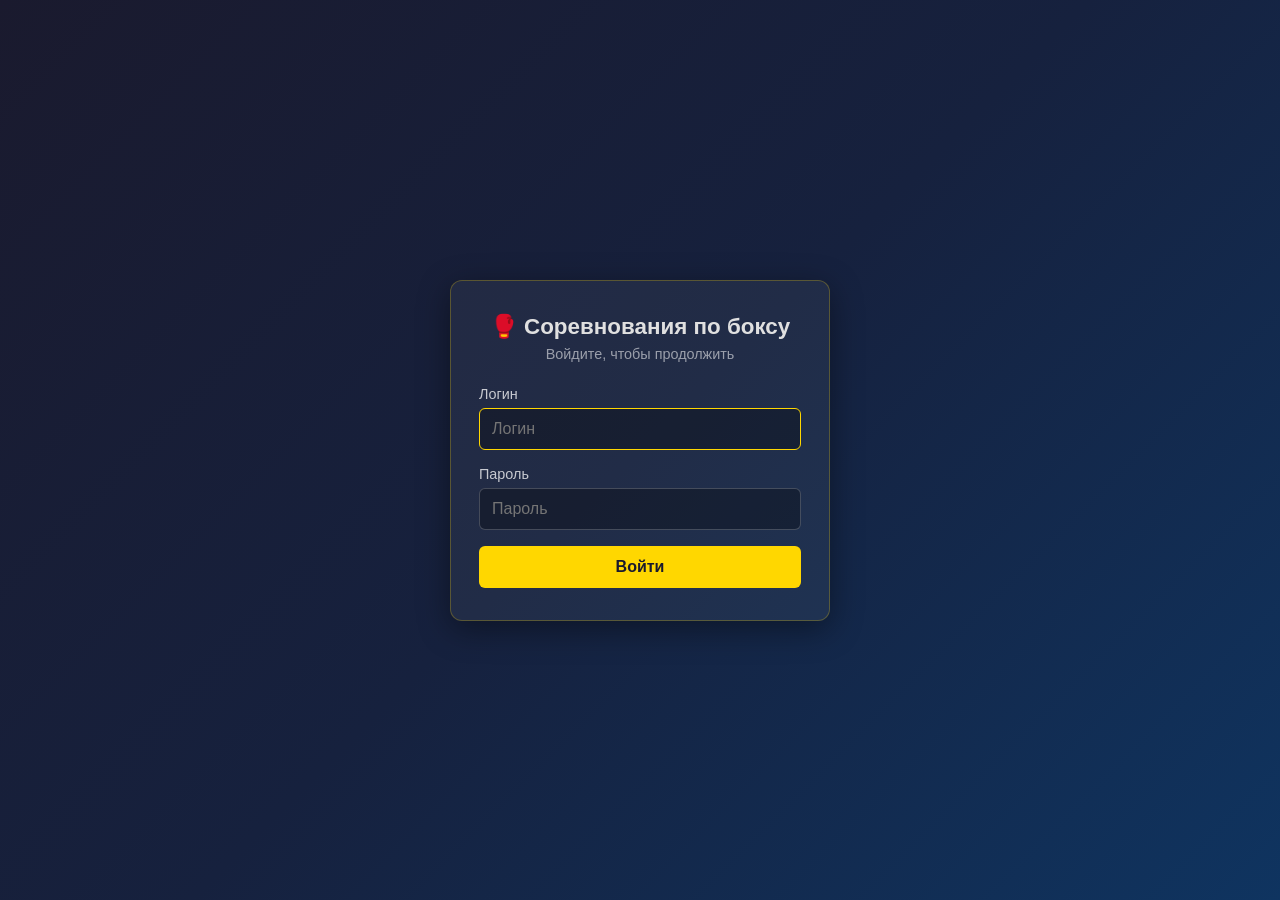
==== login.html @ 2c60c331 "Add files via upload" ====
<!DOCTYPE html>
<html lang="ru">
<head>
    <meta charset="UTF-8">
    <meta name="viewport" content="width=device-width, initial-scale=1.0">
    <title>Вход — Соревнования по боксу</title>
    <link rel="icon" href="data:,">
    <link rel="stylesheet" href="style.css">
    <style>
        .login-wrapper {
            min-height: 100vh;
            display: flex;
            align-items: center;
            justify-content: center;
            padding: 20px;
        }
        .login-card {
            width: 100%;
            max-width: 380px;
            background: rgba(255, 255, 255, 0.05);
            border: 1px solid rgba(255, 215, 0, 0.25);
            border-radius: 12px;
            padding: 32px 28px;
            box-shadow: 0 8px 32px rgba(0, 0, 0, 0.4);
        }
        .login-card h1 {
            text-align: center;
            font-size: 1.4em;
            margin-bottom: 6px;
        }
        .login-card .login-sub {
            text-align: center;
            color: rgba(255, 255, 255, 0.55);
            font-size: 0.9em;
            margin-bottom: 24px;
        }
        .login-card label {
            display: block;
            margin-bottom: 6px;
            color: rgba(255, 255, 255, 0.75);
            font-size: 0.9em;
        }
        .login-card input {
            width: 100%;
            padding: 11px 12px;
            margin-bottom: 16px;
            border: 1px solid rgba(255, 255, 255, 0.2);
            border-radius: 6px;
            background: rgba(0, 0, 0, 0.3);
            color: #fff;
            font-size: 1em;
            box-sizing: border-box;
        }
        .login-card input:focus {
            outline: none;
            border-color: #ffd700;
        }
        .login-card .btn-primary {
            width: 100%;
            padding: 12px;
            font-size: 1em;
        }
        .login-error {
            display: none;
            margin-bottom: 14px;
            padding: 10px;
            border-radius: 6px;
            background: rgba(231, 76, 60, 0.15);
            border: 1px solid rgba(231, 76, 60, 0.4);
            color: #ff6b6b;
            font-size: 0.9em;
            text-align: center;
        }
    </style>
</head>
<body>
    <div class="login-wrapper">
        <div class="login-card">
            <h1>🥊 Соревнования по боксу</h1>
            <p class="login-sub">Войдите, чтобы продолжить</p>

            <div id="login-error" class="login-error"></div>

            <form id="login-form" autocomplete="off">
                <label for="login">Логин</label>
                <input type="text" id="login" name="login" placeholder="Логин" required autofocus>
                <label for="password">Пароль</label>
                <input type="password" id="password" name="password" placeholder="Пароль" required>
                <button type="submit" class="btn-primary">Войти</button>
            </form>
        </div>
    </div>

    <script>
        document.getElementById('login-form').addEventListener('submit', async (e) => {
            e.preventDefault();
            const errBox = document.getElementById('login-error');
            errBox.style.display = 'none';

            const login = document.getElementById('login').value;
            const password = document.getElementById('password').value;

            try {
                const res = await fetch('/login', {
                    method: 'POST',
                    headers: { 'Content-Type': 'application/json' },
                    body: JSON.stringify({ login, password })
                });
                const data = await res.json();
                if (res.ok && data.success) {
                    window.location.href = '/';
                } else {
                    errBox.textContent = data.message || 'Ошибка входа';
                    errBox.style.display = 'block';
                }
            } catch (err) {
                errBox.textContent = 'Ошибка соединения с сервером';
                errBox.style.display = 'block';
            }
        });
    </script>
</body>
</html>
---- style.css ----
* {
    margin: 0;
    padding: 0;
    box-sizing: border-box;
}

/* Toast-уведомления */
#toast-container {
    position: fixed;
    top: 20px;
    right: 20px;
    z-index: 9999;
    display: flex;
    flex-direction: column;
    gap: 10px;
    max-width: 360px;
}

.toast {
    background: rgba(30, 30, 50, 0.96);
    border: 1px solid rgba(255, 215, 0, 0.35);
    border-left: 4px solid #ffd700;
    color: #e0e0e0;
    padding: 12px 16px;
    border-radius: 8px;
    box-shadow: 0 6px 16px rgba(0, 0, 0, 0.4);
    font-size: 0.95em;
    opacity: 0;
    transform: translateX(20px);
    transition: opacity 0.3s ease, transform 0.3s ease;
    white-space: pre-line;
}

.toast.show {
    opacity: 1;
    transform: translateX(0);
}

.toast.success {
    border-left-color: #2ecc71;
}

.toast.error {
    border-left-color: #e74c3c;
}

.toast.warning {
    border-left-color: #e67e22;
}

body {
    font-family: 'Segoe UI', Tahoma, Geneva, Verdana, sans-serif;
    background: linear-gradient(135deg, #1a1a2e 0%, #16213e 50%, #0f3460 100%);
    min-height: 100vh;
    color: #e0e0e0;
}

.app {
    max-width: 1200px;
    margin: 0 auto;
    padding: 20px;
}

/* Header */
header {
    text-align: center;
    margin-bottom: 30px;
}

header h1 {
    font-size: 2.5em;
    color: #ffd700;
    text-shadow: 2px 2px 4px rgba(0,0,0,0.5);
    margin-bottom: 20px;
}

/* Navigation */
nav {
    display: flex;
    justify-content: center;
    gap: 10px;
    flex-wrap: wrap;
}

.nav-btn {
    padding: 12px 24px;
    border: 2px solid #ffd700;
    background: transparent;
    color: #ffd700;
    font-size: 1em;
    font-weight: 600;
    cursor: pointer;
    border-radius: 8px;
    transition: all 0.3s ease;
}

.nav-btn:hover {
    background: rgba(255, 215, 0, 0.1);
    transform: translateY(-2px);
}

.nav-btn.active {
    background: #ffd700;
    color: #1a1a2e;
}

/* Panels */
.panel {
    background: rgba(255, 255, 255, 0.05);
    border: 1px solid rgba(255, 215, 0, 0.2);
    border-radius: 12px;
    padding: 24px;
    margin-bottom: 20px;
    backdrop-filter: blur(10px);
}

.panel h2 {
    color: #ffd700;
    margin-bottom: 20px;
    font-size: 1.5em;
}

.panel h3 {
    color: #e0e0e0;
    margin-bottom: 15px;
    font-size: 1.2em;
}

/* Forms */
.form-row {
    display: flex;
    gap: 10px;
    flex-wrap: wrap;
    align-items: center;
}

.form-row input,
.form-row select {
    padding: 10px 14px;
    border: 1px solid rgba(255, 215, 0, 0.3);
    background: rgba(255, 255, 255, 0.1);
    color: #e0e0e0;
    border-radius: 6px;
    font-size: 0.95em;
    flex: 1;
    min-width: 150px;
}

.form-row input:focus,
.form-row select:focus {
    outline: none;
    border-color: #ffd700;
    box-shadow: 0 0 8px rgba(255, 215, 0, 0.3);
}

.form-row input::placeholder {
    color: rgba(255, 255, 255, 0.5);
}

.form-row select option {
    background: #1a1a2e;
    color: #e0e0e0;
}

/* Buttons */
.btn-primary {
    padding: 10px 20px;
    background: #ffd700;
    color: #1a1a2e;
    border: none;
    border-radius: 6px;
    font-size: 0.95em;
    font-weight: 600;
    cursor: pointer;
    transition: all 0.3s ease;
    white-space: nowrap;
}

.btn-primary:hover {
    background: #ffed4a;
    transform: translateY(-1px);
    box-shadow: 0 4px 12px rgba(255, 215, 0, 0.3);
}

.btn-danger {
    padding: 6px 12px;
    background: #e74c3c;
    color: white;
    border: none;
    border-radius: 4px;
    cursor: pointer;
    font-size: 0.85em;
    transition: all 0.3s ease;
}

.btn-danger:hover {
    background: #c0392b;
}

.btn-secondary {
    padding: 6px 12px;
    background: rgba(255, 255, 255, 0.1);
    color: #e0e0e0;
    border: 1px solid rgba(255, 255, 255, 0.2);
    border-radius: 4px;
    cursor: pointer;
    font-size: 0.85em;
    transition: all 0.3s ease;
}

.btn-secondary:hover {
    background: rgba(255, 255, 255, 0.2);
}

/* Table */
.table-container {
    overflow-x: auto;
    margin-top: 20px;
}

table {
    width: 100%;
    border-collapse: collapse;
}

table th {
    background: rgba(255, 215, 0, 0.15);
    color: #ffd700;
    padding: 12px;
    text-align: left;
    font-weight: 600;
    border-bottom: 2px solid rgba(255, 215, 0, 0.3);
}

table td {
    padding: 10px 12px;
    border-bottom: 1px solid rgba(255, 255, 255, 0.05);
}

table tr:hover {
    background: rgba(255, 255, 255, 0.03);
}

table td .actions {
    display: flex;
    gap: 6px;
}

/* Inline editing */
td.editable {
    cursor: pointer;
    transition: background 0.2s;
}
td.editable:hover {
    background: rgba(255, 215, 0, 0.08);
}

.inline-edit {
    width: 100%;
    min-width: 60px;
    padding: 4px 6px;
    border: 1px solid rgba(255, 215, 0, 0.5);
    background: rgba(255, 255, 255, 0.12);
    color: #fff;
    border-radius: 4px;
    font-size: 0.9em;
}
.inline-edit:focus {
    outline: none;
    border-color: #ffd700;
    box-shadow: 0 0 6px rgba(255, 215, 0, 0.4);
}
.inline-edit option {
    background: #1a1a2e;
    color: #e0e0e0;
}

.btn-save,
.btn-cancel {
    padding: 6px 10px;
    border: none;
    border-radius: 4px;
    cursor: pointer;
    font-size: 0.85em;
    transition: all 0.3s ease;
}
.btn-save {
    background: #2ecc71;
    color: white;
}
.btn-save:hover {
    background: #27ae60;
}
.btn-cancel {
    background: rgba(255, 255, 255, 0.15);
    color: #e0e0e0;
}
.btn-cancel:hover {
    background: rgba(255, 255, 255, 0.25);
}

.action-cell {
    white-space: nowrap;
}

/* Info text */
.info {
    margin-top: 15px;
    color: rgba(255, 255, 255, 0.6);
    font-size: 0.9em;
}

/* Participants table */
#participants-table {
    width: 100%;
    border-collapse: collapse;
}

#participants-table th,
#participants-table td {
    padding: 10px 12px;
    text-align: left;
    border-bottom: 1px solid rgba(255, 215, 0, 0.1);
}

#participants-table th {
    background: rgba(255, 215, 0, 0.1);
    color: #ffd700;
    font-weight: 600;
    font-size: 0.85em;
    text-transform: uppercase;
    letter-spacing: 0.5px;
}

#participants-table tr:hover {
    background: rgba(255, 255, 255, 0.05);
}

#participants-table .btn-danger {
    padding: 4px 8px;
    font-size: 0.85em;
}

/* Tabs */
.tab-content {
    display: none;
}

.tab-content.active {
    display: block;
}

/* Tournament cards */
.tournament-card {
    background: rgba(255, 255, 255, 0.05);
    border: 1px solid rgba(255, 215, 0, 0.15);
    border-radius: 8px;
    padding: 16px;
    margin-bottom: 12px;
    display: flex;
    justify-content: space-between;
    align-items: center;
    flex-wrap: wrap;
    gap: 10px;
}

.tournament-card .info {
    margin: 0;
}

.tournament-card .name {
    font-size: 1.1em;
    font-weight: 600;
    color: #e0e0e0;
}

.tournament-card .date {
    color: rgba(255, 255, 255, 0.6);
    font-size: 0.9em;
}

/* Bracket */
#bracket-controls {
    display: flex;
    gap: 10px;
    margin-bottom: 20px;
    flex-wrap: wrap;
    align-items: center;
}

#bracket-controls select {
    flex: 1;
    min-width: 200px;
    padding: 10px 14px;
    border: 1px solid rgba(255, 215, 0, 0.3);
    background: rgba(255, 255, 255, 0.1);
    color: #e0e0e0;
    border-radius: 6px;
    font-size: 0.95em;
}

.bracket-round {
    margin-bottom: 24px;
}

.bracket-round h3 {
    color: #ffd700;
    margin-bottom: 12px;
    padding-bottom: 8px;
    border-bottom: 2px solid rgba(255, 215, 0, 0.2);
}

.fight-card {
    background: rgba(255, 255, 255, 0.05);
    border: 1px solid rgba(255, 215, 0, 0.15);
    border-radius: 8px;
    padding: 14px 18px;
    margin-bottom: 10px;
    display: flex;
    justify-content: space-between;
    align-items: center;
    flex-wrap: wrap;
    gap: 10px;
    transition: all 0.3s ease;
}

.fight-card:hover {
    background: rgba(255, 255, 255, 0.08);
    border-color: rgba(255, 215, 0, 0.3);
}

.fight-card .fighters {
    display: flex;
    align-items: center;
    gap: 12px;
    flex: 1;
}

.fight-card .vs {
    color: #ffd700;
    font-weight: 700;
    font-size: 1.1em;
}

.fight-card .fighter {
    padding: 4px 12px;
    border-radius: 4px;
    font-weight: 500;
}

.fight-card .fighter.winner {
    background: rgba(46, 204, 113, 0.2);
    color: #2ecc71;
    border: 1px solid rgba(46, 204, 113, 0.3);
}

.fight-card .fighter.loser {
    background: rgba(231, 76, 60, 0.1);
    color: #e74c3c;
    border: 1px solid rgba(231, 76, 60, 0.2);
    text-decoration: line-through;
}

.fight-card .fighter.pending {
    background: rgba(255, 215, 0, 0.1);
    color: #ffd700;
    border: 1px solid rgba(255, 215, 0, 0.2);
}

.fight-card .fight-status {
    font-size: 0.85em;
    padding: 4px 10px;
    border-radius: 12px;
    background: rgba(255, 215, 0, 0.1);
    color: #ffd700;
}

.fight-card .fight-status.completed {
    background: rgba(46, 204, 113, 0.15);
    color: #2ecc71;
}

/* Bracket Tree (новая древовидная сетка) */
.bracket-weight-class {
    margin-bottom: 32px;
    background: rgba(255, 255, 255, 0.02);
    border-radius: 10px;
    padding: 16px;
}

.weight-title {
    color: #ffd700;
    font-size: 1.1em;
    margin-bottom: 16px;
    padding-bottom: 8px;
    border-bottom: 2px solid rgba(255, 215, 0, 0.2);
    text-transform: uppercase;
    letter-spacing: 1px;
}

.bracket-tree {
    display: flex;
    gap: 20px;
    overflow-x: auto;
    padding: 10px 0;
}

.bracket-round-col {
    min-width: 200px;
    flex: 1;
}

.round-label {
    color: rgba(255, 215, 0, 0.7);
    font-size: 0.85em;
    font-weight: 600;
    text-transform: uppercase;
    margin-bottom: 10px;
    text-align: center;
    letter-spacing: 1px;
}

.bracket-fight {
    background: rgba(255, 255, 255, 0.05);
    border: 1px solid rgba(255, 215, 0, 0.15);
    border-radius: 8px;
    padding: 10px;
    margin-bottom: 12px;
    transition: all 0.3s ease;
}

.bracket-fight:hover {
    background: rgba(255, 255, 255, 0.08);
    border-color: rgba(255, 215, 0, 0.3);
}

.fighter-row {
    display: flex;
    align-items: center;
    justify-content: space-between;
    padding: 6px 10px;
    border-radius: 4px;
    margin-bottom: 4px;
}

.fighter-row.winner {
    background: rgba(46, 204, 113, 0.15);
    color: #2ecc71;
}

.fighter-row.loser {
    background: rgba(231, 76, 60, 0.1);
    color: #e74c3c;
    text-decoration: line-through;
    opacity: 0.7;
}

.fighter-row.pending {
    background: rgba(255, 215, 0, 0.08);
    color: #ffd700;
}

.fighter-name {
    font-weight: 500;
    font-size: 0.9em;
    flex: 1;
}

.crown {
    font-size: 1em;
    margin-left: 6px;
}

.btn-fight-result {
    width: 100%;
    margin-top: 6px;
    padding: 6px;
    font-size: 0.8em;
}

.fight-method {
    text-align: center;
    color: rgba(255, 255, 255, 0.4);
    font-size: 0.85em;
    padding: 4px;
}

/* Ячейка победителя внизу слота (финал и бронзовый бой) */
.fight-result-cell {
    margin-top: 6px;
    padding: 6px 10px;
    border-top: 1px solid rgba(255, 215, 0, 0.4);
    background: rgba(255, 215, 0, 0.12);
    color: #ffd700;
    font-weight: 700;
    font-size: 0.9em;
    text-align: center;
    border-radius: 0 0 6px 6px;
    white-space: nowrap;
    overflow: hidden;
    text-overflow: ellipsis;
}

.fighter-buttons {
    display: flex;
    flex-direction: column;
    gap: 6px;
    padding: 8px 0;
}

.btn-winner {
    padding: 8px 12px;
    border: 1px solid rgba(255, 255, 255, 0.2);
    border-radius: 4px;
    background: rgba(255, 255, 255, 0.05);
    color: #e0e0e0;
    cursor: pointer;
    font-size: 0.9em;
    transition: all 0.2s;
    text-align: left;
}

.btn-winner:hover {
    background: rgba(46, 204, 113, 0.2);
    border-color: #2ecc71;
    color: #2ecc71;
}

.btn-winner-1:hover {
    background: rgba(52, 152, 219, 0.2);
    border-color: #3498db;
    color: #3498db;
}

.fighter-row.active {
    background: rgba(52, 152, 219, 0.1);
    border-left: 2px solid #3498db;
}

.fighter-row.empty {
    opacity: 0.3;
}

/* Колонки раундов внутри сетки */
.bracket-tree {
    display: flex;
    gap: 24px;
    align-items: flex-start;
    overflow-x: auto;
    padding-bottom: 8px;
}

.bracket-round-col {
    display: flex;
    flex-direction: column;
    justify-content: space-around;
    gap: 12px;
    min-width: 220px;
}

.round-label {
    text-align: center;
    color: #ffd700;
    font-weight: bold;
    font-size: 0.9em;
    padding: 4px;
    border-bottom: 1px solid rgba(255, 215, 0, 0.3);
    margin-bottom: 4px;
}

/* Выпадающее меню способа победы */
.method-menu {
    margin-top: 8px;
    border: 1px solid rgba(255, 215, 0, 0.4);
    border-radius: 6px;
    background: rgba(20, 20, 20, 0.95);
    padding: 6px;
    display: flex;
    flex-direction: column;
    gap: 4px;
    z-index: 10;
}

.method-menu-title {
    color: #ffd700;
    font-size: 0.85em;
    text-align: center;
    padding-bottom: 4px;
    border-bottom: 1px solid rgba(255, 215, 0, 0.2);
}

.method-option {
    padding: 7px 10px;
    border: none;
    border-radius: 4px;
    background: rgba(255, 255, 255, 0.05);
    color: #e0e0e0;
    cursor: pointer;
    font-size: 0.9em;
    text-align: left;
    transition: background 0.15s;
}

.method-option:hover {
    background: rgba(255, 215, 0, 0.2);
    color: #ffd700;
}

/* Responsive для сетки */
@media (max-width: 768px) {
    .bracket-tree {
        flex-direction: column;
        gap: 10px;
    }
    .bracket-round-col {
        min-width: 100%;
    }
}

/* Modal */
.modal {
    display: none;
    position: fixed;
    z-index: 1000;
    left: 0;
    top: 0;
    width: 100%;
    height: 100%;
    background: rgba(0, 0, 0, 0.7);
    backdrop-filter: blur(4px);
}

.modal-content {
    background: #1a1a2e;
    margin: 10% auto;
    padding: 30px;
    border: 1px solid rgba(255, 215, 0, 0.3);
    border-radius: 12px;
    max-width: 500px;
    position: relative;
}

.modal-content h2 {
    color: #ffd700;
    margin-bottom: 20px;
}

.close {
    position: absolute;
    right: 20px;
    top: 15px;
    color: rgba(255, 255, 255, 0.5);
    font-size: 28px;
    font-weight: bold;
    cursor: pointer;
}

.close:hover {
    color: #ffd700;
}

#fight-details {
    margin-bottom: 20px;
    padding: 15px;
    background: rgba(255, 255, 255, 0.05);
    border-radius: 8px;
}

#fight-details p {
    margin-bottom: 8px;
}

#fight-winner option {
    background: #1a1a2e;
    color: #e0e0e0;
}

/* Results */
.result-card {
    background: rgba(255, 255, 255, 0.05);
    border: 1px solid rgba(255, 215, 0, 0.15);
    border-radius: 8px;
    padding: 16px;
    margin-bottom: 12px;
}

.result-card .result-header {
    display: flex;
    justify-content: space-between;
    align-items: center;
    margin-bottom: 10px;
    flex-wrap: wrap;
    gap: 8px;
}

.result-card .result-round {
    color: #ffd700;
    font-weight: 600;
}

.result-card .result-fighters {
    display: flex;
    align-items: center;
    gap: 12px;
}

.result-card .result-winner {
    color: #2ecc71;
    font-weight: 600;
}

.result-card .result-method {
    color: rgba(255, 255, 255, 0.6);
    font-size: 0.9em;
}

/* Empty state */
.empty-state {
    text-align: center;
    padding: 40px;
    color: rgba(255, 255, 255, 0.4);
}

.empty-state p {
    font-size: 1.1em;
    margin-bottom: 10px;
}

/* Responsive */
@media (max-width: 768px) {
    .app {
        padding: 10px;
    }

    header h1 {
        font-size: 1.8em;
    }

    .nav-btn {
        padding: 8px 16px;
        font-size: 0.85em;
    }

    .form-row {
        flex-direction: column;
    }

    .form-row input,
    .form-row select {
        width: 100%;
        min-width: unset;
    }

    .btn-primary {
        width: 100%;
    }

    .tournament-card {
        flex-direction: column;
        text-align: center;
    }

    .fight-card {
        flex-direction: column;
        text-align: center;
    }

.modal-content {
        margin: 20% 10px;
        padding: 20px;
    }
}

/* Weigh-in */
.weighin-input {
    width: 80px;
    padding: 6px 8px;
    border: 1px solid rgba(255, 215, 0, 0.3);
    background: rgba(255, 255, 255, 0.1);
    color: #e0e0e0;
    border-radius: 4px;
    font-size: 1em;
    text-align: center;
    transition: border-color 0.3s ease;
}
.weighin-input:focus {
    outline: none;
    border-color: #ffd700;
    box-shadow: 0 0 8px rgba(255, 215, 0, 0.3);
}
.weighin-input.saved {
    border-color: #2ecc71;
}

#weighin-table td {
    vertical-align: middle;
}
#weighin-table .btn-save {
    padding: 6px 14px;
}

/* Кнопка замены спортсмена в сетке */
.btn-edit-fighter {
    background: transparent;
    border: none;
    color: #ffd700;
    cursor: pointer;
    font-size: 0.8em;
    padding: 2px 4px;
    margin-left: 4px;
    opacity: 0;
    transition: opacity 0.2s ease, transform 0.2s ease;
}

/* Сетка соревнований */
#bracket-container {
    margin-top: 20px;
}

.bracket-weight-class {
    margin-bottom: 30px;
    padding: 15px;
    background: rgba(255, 255, 255, 0.03);
    border-radius: 8px;
    border: 1px solid rgba(255, 255, 255, 0.1);
}

.weight-title {
    color: #ffd700;
    font-size: 1.3em;
    margin-bottom: 15px;
    padding-bottom: 10px;
    border-bottom: 2px solid rgba(255, 215, 0, 0.3);
}

.bracket-tree {
    display: flex;
    gap: 20px;
    overflow-x: auto;
    padding: 10px 0;
}

.bracket-round-col {
    flex: 1;
    min-width: 200px;
}

.round-label {
    text-align: center;
    color: rgba(255, 255, 255, 0.6);
    font-weight: 600;
    margin-bottom: 10px;
    font-size: 0.9em;
}

.day-tag {
    display: inline-block;
    background: rgba(255, 215, 0, 0.15);
    color: #ffd700;
    border: 1px solid rgba(255, 215, 0, 0.3);
    border-radius: 4px;
    padding: 1px 6px;
    font-size: 0.8em;
    margin-right: 4px;
    vertical-align: middle;
}

.bracket-fight {
    background: rgba(255, 255, 255, 0.05);
    border-radius: 6px;
    padding: 10px;
    margin-bottom: 10px;
    border: 1px solid rgba(255, 255, 255, 0.1);
}

.fighter-row {
    display: flex;
    align-items: center;
    justify-content: space-between;
    padding: 6px 8px;
    margin-bottom: 4px;
    border-radius: 4px;
    background: rgba(255, 255, 255, 0.03);
}

.fighter-row.winner {
    background: rgba(46, 204, 113, 0.2);
    border-left: 3px solid #2ecc71;
}

.fighter-row.loser {
    background: rgba(0, 0, 0, 0.35);
    opacity: 0.45;
}

.fighter-row.pending {
    background: rgba(255, 255, 255, 0.02);
}

.fighter-name {
    color: #e0e0e0;
    font-size: 0.95em;
}

.fighter-name.bye {
    color: rgba(255, 255, 255, 0.3);
    font-style: italic;
}

.crown {
    margin-left: 5px;
}

.fight-method {
    text-align: center;
    color: rgba(255, 255, 255, 0.4);
    font-size: 0.85em;
    margin-top: 5px;
}

.btn-fight-result {
    width: 100%;
    margin-top: 8px;
}
.fighter-row:hover .btn-edit-fighter {
    opacity: 1;
}
.btn-edit-fighter:hover {
    transform: scale(1.2);
}

.fighter-select {
    width: 100%;
    min-width: 160px;
    padding: 4px 6px;
    border: 1px solid #ffd700;
    background: #1a1a2e;
    color: #e0e0e0;
    border-radius: 4px;
    font-size: 0.85em;
    cursor: pointer;
    color-scheme: dark;
}

.fighter-select option {
    background: #1a1a2e;
    color: #e0e0e0;
    color-scheme: dark;
}

/* Стили для выбора победителя в сетке */
.fight-winner-select {
    width: 100%;
    margin-top: 6px;
    padding: 4px 6px;
    border: 1px solid #ffd700;
    background: rgba(255, 215, 0, 0.1);
    color: #ffd700;
    border-radius: 4px;
    font-size: 0.8em;
    cursor: pointer;
}

.fight-winner-select option {
    background: #1a1a2e;
    color: #e0e0e0;
    color-scheme: dark;
}
.fighter-select option {
    background: #ffffff;
    color: #1a1a2e;
}

.fighter-row {
    display: flex;
    align-items: center;
    gap: 4px;
}

/* Выбор весовых категорий */
.weight-class-check {
    display: inline-flex;
    align-items: center;
    gap: 8px;
    padding: 8px 14px;
    margin: 4px 6px 4px 0;
    background: rgba(255, 255, 255, 0.06);
    border: 1px solid rgba(255, 215, 0, 0.2);
    border-radius: 6px;
    cursor: pointer;
    transition: all 0.3s ease;
    font-size: 0.9em;
}
.weight-class-check:hover {
    background: rgba(255, 215, 0, 0.08);
    border-color: rgba(255, 215, 0, 0.4);
}
.weight-class-check input[type="checkbox"] {
    accent-color: #ffd700;
    width: 16px;
    height: 16px;
    cursor: pointer;
}
#weight-classes-list {
    display: flex;
    flex-wrap: wrap;
}

/* Жеребьевка */
.lottery-category {
    margin: 20px 0;
    padding: 15px;
    background: rgba(255, 255, 255, 0.03);
    border-radius: 8px;
    border: 1px solid rgba(255, 215, 0, 0.1);
}
.lottery-table {
    width: 100%;
    border-collapse: collapse;
    margin-top: 10px;
}
.lottery-table th,
.lottery-table td {
    padding: 10px 12px;
    text-align: left;
    border-bottom: 1px solid rgba(255, 255, 255, 0.05);
}
.lottery-table th {
    background: rgba(255, 215, 0, 0.1);
    color: #ffd700;
    font-weight: 600;
}
.lottery-table tr:hover {
    background: rgba(255, 215, 0, 0.05);
}
.lottery-table td strong {
    color: #ffd700;
    font-size: 1.1em;
}

.btn-edit-fighter {
    background: rgba(255, 215, 0, 0.1);
    border: 1px solid rgba(255, 215, 0, 0.3);
    color: #ffd700;
    padding: 5px 10px;
    border-radius: 4px;
    cursor: pointer;
    font-size: 1em;
    transition: all 0.2s;
}

.btn-edit-fighter:hover {
    background: rgba(255, 215, 0, 0.2);
    border-color: #ffd700;
}

/* В жеребьёвке кнопка редактирования должна быть видна всегда (базовое правило скрывает её до наведения) */
.lottery-table .btn-edit-fighter {
    opacity: 1;
}

/* Собственный выпадающий список для выбора соперника (вместо нативного <select>) */
.athlete-picker {
    position: fixed;
    z-index: 2000;
    min-width: 260px;
    max-width: 320px;
    max-height: 60vh;
    overflow-y: auto;
    background: rgba(22, 24, 44, 0.98);
    border: 1px solid rgba(255, 215, 0, 0.4);
    border-radius: 8px;
    padding: 6px;
    display: flex;
    flex-direction: column;
    gap: 4px;
    box-shadow: 0 10px 30px rgba(0, 0, 0, 0.5);
}
.athlete-picker .method-option {
    text-align: left;
    white-space: nowrap;
    overflow: hidden;
    text-overflow: ellipsis;
}
.athlete-picker .method-option.selected {
    background: rgba(255, 215, 0, 0.25);
    border-left: 3px solid #ffd700;
}
.athlete-picker .picker-empty {
    color: rgba(255, 255, 255, 0.5);
    font-size: 0.9em;
    text-align: center;
    padding: 8px;
}

.lottery-select {
    background: rgba(255, 255, 255, 0.05);
    color: #e0e0e0;
    border: 1px solid rgba(255, 255, 255, 0.2);
    border-radius: 4px;
    padding: 5px 8px;
    font-size: 0.9em;
    width: 100%;
    cursor: pointer;
}

.lottery-select:focus {
    outline: none;
    border-color: #ffd700;
}

/* Выбор дня в жеребьёвке (по числу дней турнира) */
.lottery-day-select {
    background: rgba(255, 255, 255, 0.05);
    color: #e0e0e0;
    border: 1px solid rgba(255, 255, 255, 0.2);
    border-radius: 4px;
    padding: 4px 6px;
    font-size: 0.85em;
    cursor: pointer;
    color-scheme: dark;
}
.lottery-day-select option {
    background: #1a1a2e;
    color: #e0e0e0;
}

/* Метка дня в раундах сетки */
.day-tag {
    display: inline-block;
    background: rgba(52, 152, 219, 0.2);
    border: 1px solid #3498db;
    color: #6fc3ff;
    border-radius: 4px;
    padding: 1px 8px;
    font-size: 0.8em;
    font-weight: 700;
    margin-right: 6px;
    vertical-align: middle;
}

/* Вкладки дней в разделе «Сетка» */
.bracket-days {
    margin-top: 8px;
}
.day-tabs {
    display: flex;
    flex-wrap: wrap;
    gap: 8px;
    margin-bottom: 16px;
}
.day-tab {
    padding: 8px 20px;
    border: 1px solid rgba(255, 215, 0, 0.35);
    background: rgba(255, 255, 255, 0.06);
    color: #e0e0e0;
    border-radius: 8px;
    cursor: pointer;
    font-size: 0.95em;
    font-weight: 600;
    transition: all 0.2s ease;
}
.day-tab:hover {
    background: rgba(255, 215, 0, 0.12);
}
.day-tab.active {
    background: #ffd700;
    color: #1a1a2e;
    border-color: #ffd700;
}
.day-panel {
    display: none;
}
.day-panel.active {
    display: block;
}

/* Баннер завершённой весовой категории (авто-публикация результата) */
.weight-championship {
    display: flex;
    align-items: center;
    gap: 14px;
    margin-top: 16px;
    padding: 14px 18px;
    background: linear-gradient(135deg, rgba(255, 215, 0, 0.18), rgba(46, 204, 113, 0.12));
    border: 1px solid rgba(255, 215, 0, 0.45);
    border-radius: 10px;
    animation: champGlow 2.5s ease-in-out infinite alternate;
}
.weight-championship .wt-champ-crown {
    font-size: 2em;
    line-height: 1;
}
.weight-championship .wt-champ-title {
    color: rgba(255, 255, 255, 0.75);
    font-size: 0.85em;
    text-transform: uppercase;
    letter-spacing: 0.5px;
}
.weight-championship .wt-champ-name {
    color: #ffd700;
    font-size: 1.4em;
    font-weight: 700;
    line-height: 1.2;
}
.weight-championship .wt-champ-silver {
    color: #c0c0c0;
    font-size: 1.1em;
    font-weight: 600;
    line-height: 1.2;
}
.weight-championship .wt-champ-day {
    color: rgba(255, 255, 255, 0.6);
    font-size: 0.85em;
}
@keyframes champGlow {
    from { box-shadow: 0 0 6px rgba(255, 215, 0, 0.15); }
    to { box-shadow: 0 0 20px rgba(255, 215, 0, 0.4); }
}

/* Печатная версия: показываем только результаты */
@media print {
    body {
        background: #fff;
        color: #000;
    }
    header,
    nav,
    .nav-btn,
    .panel:not(#tab-results),
    #tab-results .form-row,
    #tab-results .btn-secondary,
    #results-tournament-select,
    .btn-primary,
    .btn-secondary,
    .btn-danger,
    #toast-container {
        display: none !important;
    }
    #tab-results,
    #tab-results .panel {
        display: block !important;
        background: #fff;
        color: #000;
        border: none;
    }
    #tab-results h2,
    #tab-results .result-card .result-round,
    #tab-results .result-card .result-winner {
        color: #000;
    }
    .result-card {
        border: 1px solid #ccc;
        background: #fff;
        color: #000;
        page-break-inside: avoid;
    }
}
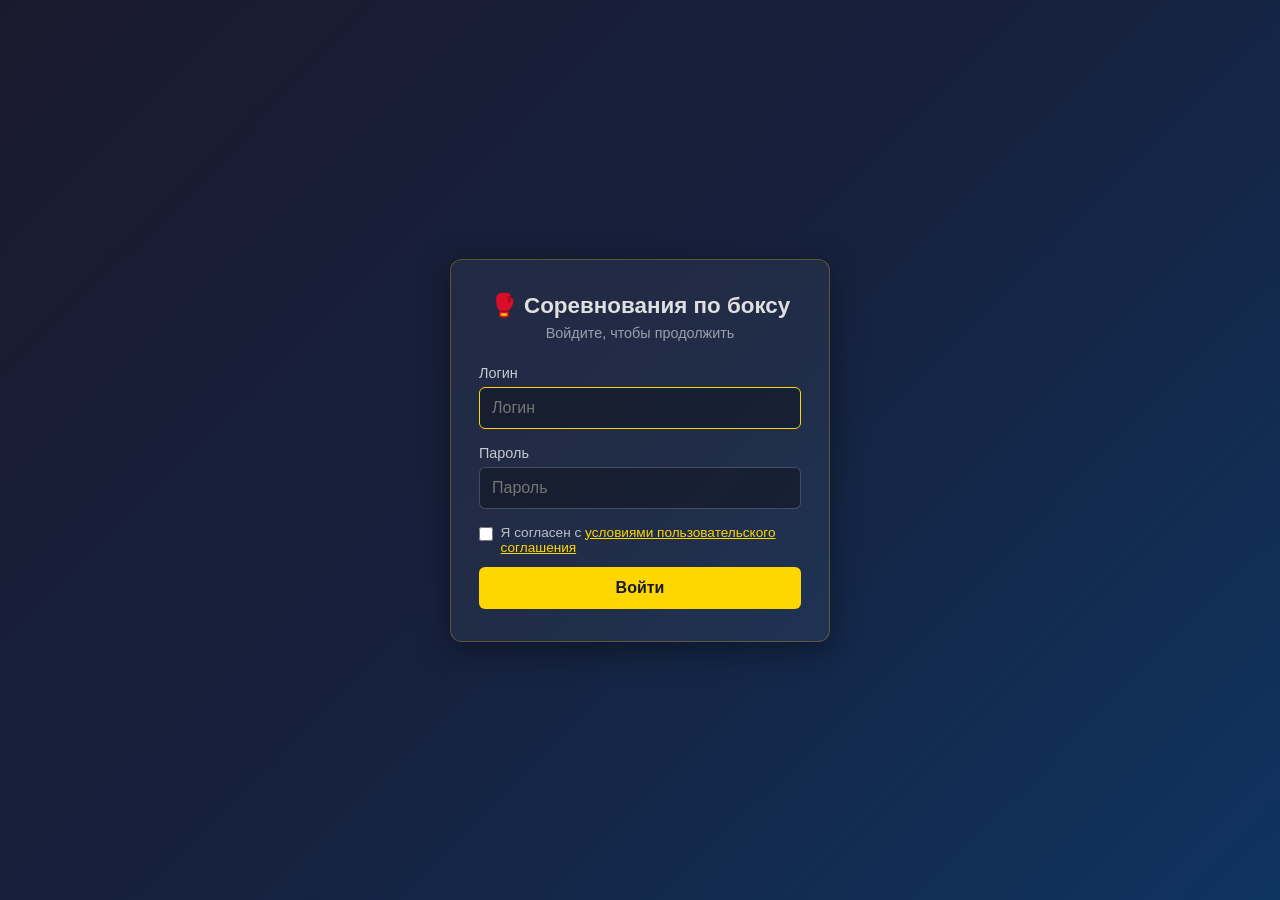
==== commit 9851b7c5: "Add files via upload" ====
--- a/login.html
+++ b/login.html
@@ -86,16 +86,46 @@
                 <input type="text" id="login" name="login" placeholder="Логин" required autofocus>
                 <label for="password">Пароль</label>
                 <input type="password" id="password" name="password" placeholder="Пароль" required>
+
+                <label style="display:flex; align-items:flex-start; gap:8px; font-size:0.85em; color:rgba(255,255,255,0.7); margin:0 0 12px 0; cursor:pointer;">
+                    <input type="checkbox" id="agree" style="width:16px; height:16px; margin:1px 0 0 0; accent-color:#ffd700;">
+                    <span>Я согласен с <a href="#" onclick="toggleTerms(event); return false;" style="color:#ffd700;">условиями пользовательского соглашения</a></span>
+                </label>
+
+                <div id="terms-box" style="display:none; max-height:140px; overflow:auto; margin-bottom:14px; padding:10px; border:1px solid rgba(255,215,0,0.25); border-radius:6px; background:rgba(0,0,0,0.25); color:rgba(255,255,255,0.75); font-size:0.82em; line-height:1.4; white-space:pre-line;">
+ПОЛЬЗОВАТЕЛЬСКОЕ СОГЛАШЕНИЕ
+
+Настоящее соглашение определяет условия использования программы «Соревнования по боксу».
+
+1. Данные, вводимые пользователем (спортсмены, соревнования, результаты), хранятся локально на устройстве и не передаются третьим лицам.
+2. Программа предоставляется «как есть». Правообладатель не несёт ответственности за прямой или косвенный ущерб от её использования.
+3. Пользователь самостоятельно проверяет корректность вводимых данных и итоговых результатов.
+4. Используя программу, вы подтверждаете согласие с данным соглашением.
+                </div>
+
                 <button type="submit" class="btn-primary">Войти</button>
             </form>
         </div>
     </div>
 
     <script>
+        function toggleTerms(e) {
+            if (e) e.preventDefault();
+            var box = document.getElementById('terms-box');
+            box.style.display = box.style.display === 'block' ? 'none' : 'block';
+        }
+
         document.getElementById('login-form').addEventListener('submit', async (e) => {
             e.preventDefault();
             const errBox = document.getElementById('login-error');
             errBox.style.display = 'none';
+
+            const agree = document.getElementById('agree').checked;
+            if (!agree) {
+                errBox.textContent = 'Необходимо согласиться с условиями пользовательского соглашения';
+                errBox.style.display = 'block';
+                return;
+            }
 
             const login = document.getElementById('login').value;
             const password = document.getElementById('password').value;
--- a/style.css
+++ b/style.css
@@ -768,6 +768,13 @@
 
 #fight-details p {
     margin-bottom: 8px;
+}
+
+/* Прокрутка в окнах справки (лицензия, соглашение, о приложении) */
+#info-modal-body {
+    max-height: 60vh;
+    overflow-y: auto;
+    padding-right: 10px;
 }
 
 #fight-winner option {
